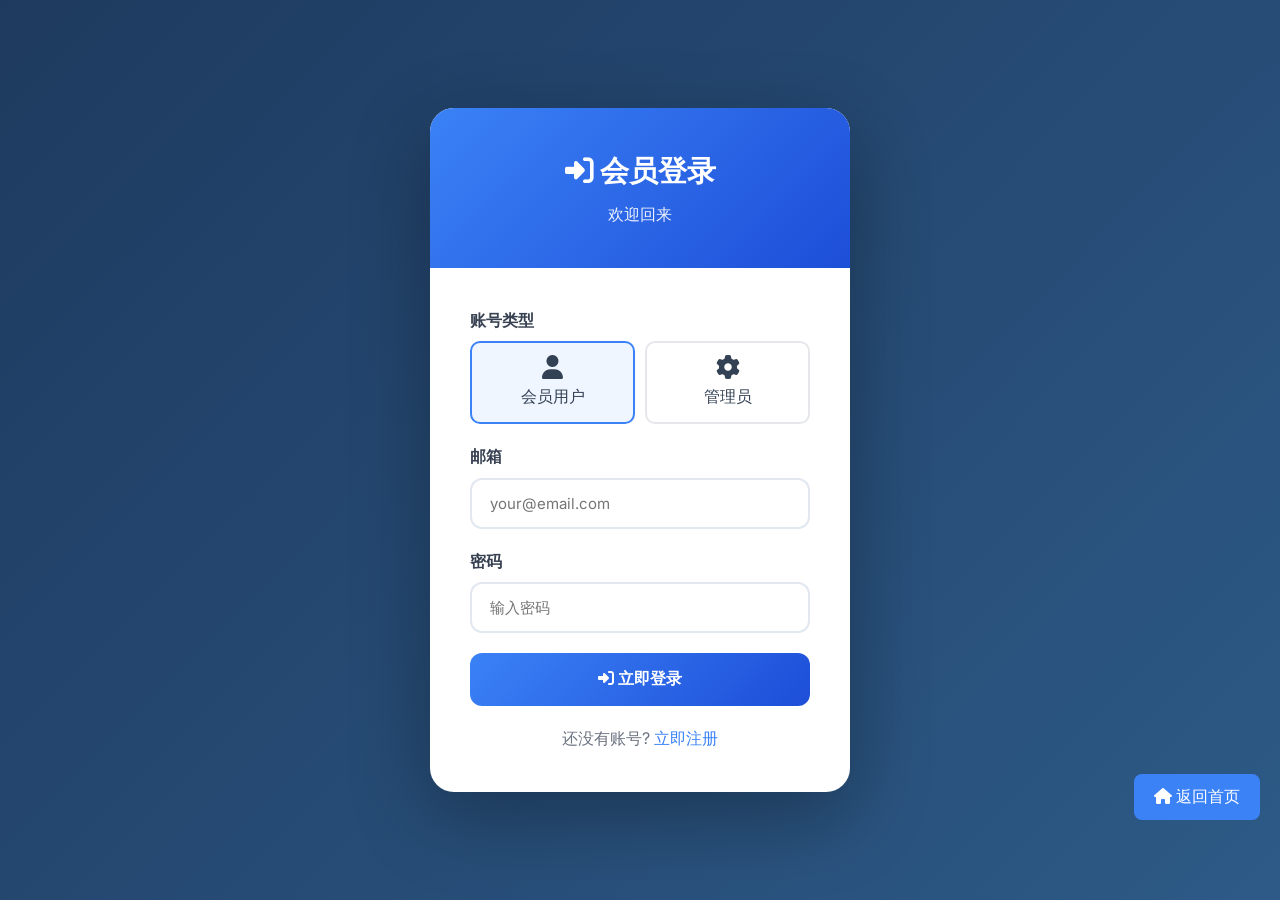
==== admin.html @ e140142b "修复返回首页按钮位置：右下角偏上" ====
<!DOCTYPE html>
<html lang="zh-CN">
<head>
    <meta charset="UTF-8">
    <meta name="viewport" content="width=device-width, initial-scale=1.0">
    <title>管理后台 - GlobalTrade Pro</title>
    <link rel="stylesheet" href="styles.css">
    <link rel="stylesheet" href="https://cdnjs.cloudflare.com/ajax/libs/font-awesome/6.4.0/css/all.min.css">
    <link href="https://fonts.googleapis.com/css2?family=Inter:wght@300;400;500;600;700;800&display=swap" rel="stylesheet">
    <style>
        body { background: #f5f7fa; margin: 0; }
        .admin-sidebar { position: fixed; left: 0; top: 0; width: 240px; height: 100vh; background: #1e3a5f; color: white; padding: 20px; overflow-y: auto; }
        .admin-sidebar .logo { font-size: 1.3rem; font-weight: 700; margin-bottom: 30px; display: flex; align-items: center; gap: 10px; }
        .admin-sidebar .menu { list-style: none; padding: 0; }
        .admin-sidebar .menu li { margin-bottom: 5px; }
        .admin-sidebar .menu a { display: flex; align-items: center; gap: 12px; padding: 12px 15px; border-radius: 8px; color: rgba(255,255,255,0.8); text-decoration: none; transition: all 0.2s; }
        .admin-sidebar .menu a:hover, .admin-sidebar .menu a.active { background: rgba(255,255,255,0.15); color: white; }
        .admin-sidebar .menu a i { width: 20px; }
        
        .admin-main { margin-left: 240px; padding: 25px; }
        .admin-header { display: flex; justify-content: space-between; align-items: center; margin-bottom: 25px; background: white; padding: 20px; border-radius: 12px; box-shadow: 0 2px 10px rgba(0,0,0,0.05); }
        .admin-header h1 { font-size: 1.5rem; margin: 0; }
        .admin-header .user-info { display: flex; align-items: center; gap: 15px; }
        .logout-btn { padding: 10px 20px; background: #fee2e2; color: #991b1b; border: none; border-radius: 8px; cursor: pointer; }
        
        .stats-grid { display: grid; grid-template-columns: repeat(4, 1fr); gap: 20px; margin-bottom: 25px; }
        .stat-card { background: white; padding: 20px; border-radius: 12px; box-shadow: 0 2px 10px rgba(0,0,0,0.05); }
        .stat-card .icon { width: 45px; height: 45px; border-radius: 10px; display: flex; align-items: center; justify-content: center; font-size: 1.2rem; margin-bottom: 12px; }
        .stat-card .icon.blue { background: #dbeafe; color: #2563eb; }
        .stat-card .icon.green { background: #d1fae5; color: #059669; }
        .stat-card .icon.orange { background: #fef3c7; color: #d97706; }
        .stat-card .icon.purple { background: #ede9fe; color: #7c3aed; }
        .stat-card .value { font-size: 1.8rem; font-weight: 700; }
        .stat-card .label { color: #64748b; font-size: 0.85rem; }
        
        .content-card { background: white; border-radius: 12px; padding: 20px; box-shadow: 0 2px 10px rgba(0,0,0,0.05); margin-bottom: 25px; }
        .content-card h2 { font-size: 1.2rem; margin: 0 0 20px 0; display: flex; align-items: center; gap: 10px; }
        
        .tabs { display: flex; gap: 10px; margin-bottom: 20px; border-bottom: 2px solid #e5e7eb; padding-bottom: 10px; }
        .tab { padding: 10px 20px; border-radius: 8px; cursor: pointer; font-weight: 500; color: #6b7280; transition: all 0.2s; }
        .tab:hover { background: #f3f4f6; }
        .tab.active { background: #3b82f6; color: white; }
        
        .tab-content { display: none; }
        .tab-content.active { display: block; }
        
        .table { width: 100%; border-collapse: collapse; }
        .table th, .table td { padding: 12px; text-align: left; border-bottom: 1px solid #e5e7eb; font-size: 0.9rem; }
        .table th { font-weight: 600; color: #374151; background: #f9fafb; }
        .table .badge { padding: 4px 10px; border-radius: 20px; font-size: 0.75rem; font-weight: 500; }
        .table .badge.free { background: #e0e7ff; color: #4f46e5; }
        .table .badge.basic { background: #d1fae5; color: #059669; }
        .table .badge.pro { background: #fef3c7; color: #d97706; }
        .table .badge.admin { background: #fce7f3; color: #db2777; }
        .table .actions { display: flex; gap: 6px; }
        .table .actions button { padding: 6px 10px; border: none; border-radius: 6px; cursor: pointer; font-size: 0.8rem; }
        .table .actions .edit { background: #dbeafe; color: #2563eb; }
        .table .actions .delete { background: #fee2e2; color: #991b1b; }
        .table .actions .recharge { background: #d1fae5; color: #059669; }
        
        .form-group { margin-bottom: 15px; }
        .form-group label { display: block; margin-bottom: 6px; font-weight: 600; font-size: 0.9rem; }
        .form-group input, .form-group select { width: 100%; padding: 10px; border: 2px solid #e5e7eb; border-radius: 8px; font-size: 14px; box-sizing: border-box; }
        .form-group input:focus { outline: none; border-color: #3b82f6; }
        
        .btn { padding: 10px 18px; border: none; border-radius: 8px; font-weight: 600; cursor: pointer; font-size: 0.9rem; }
        .btn-primary { background: #3b82f6; color: white; }
        .btn-success { background: #10b981; color: white; }
        .btn-danger { background: #ef4444; color: white; }
        
        .tool-item { display: flex; align-items: center; justify-content: space-between; padding: 15px; border: 2px solid #e5e7eb; border-radius: 10px; margin-bottom: 15px; }
        .tool-item .info { display: flex; align-items: center; gap: 15px; }
        .tool-item .icon { width: 45px; height: 45px; border-radius: 10px; display: flex; align-items: center; justify-content: center; font-size: 1.2rem; }
        .tool-item .icon.blue { background: #dbeafe; color: #2563eb; }
        .tool-item .icon.green { background: #d1fae5; color: #059669; }
        .tool-item .icon.orange { background: #fef3c7; color: #d97706; }
        .tool-item .icon.purple { background: #ede9fe; color: #7c3aed; }
        .tool-item .status { padding: 6px 14px; border-radius: 20px; font-size: 0.8rem; font-weight: 600; }
        .tool-item .status.enabled { background: #d1fae5; color: #059669; }
        .tool-item .status.disabled { background: #f3f4f6; color: #6b7280; }
        
        .modal { display: none; position: fixed; top: 0; left: 0; width: 100%; height: 100%; background: rgba(0,0,0,0.5); align-items: center; justify-content: center; z-index: 1000; }
        .modal.show { display: flex; }
        .modal-content { background: white; border-radius: 16px; padding: 25px; max-width: 500px; width: 90%; max-height: 80vh; overflow-y: auto; }
        .modal-header { display: flex; justify-content: space-between; align-items: center; margin-bottom: 20px; }
        .modal-header h3 { margin: 0; }
        .modal-close { background: none; border: none; font-size: 1.5rem; cursor: pointer; }
    </style>
</head>
<a href="index.html" style="position:fixed;bottom:80px;right:20px;z-index:9999;background:#3b82f6;color:white;padding:10px 20px;border-radius:8px;text-decoration:none;"><i class="fas fa-home"></i> 返回首页</a>
<body>
    <div class="admin-sidebar">
        <div class="logo"><i class="fas fa-crown"></i> GlobalTrade</div>
        <ul class="menu">
            <li><a href="#" class="active" data-tab="dashboard" onclick="switchTab(this)"><i class="fas fa-home"></i> 控制台</a></li>
            <li><a href="#" data-tab="users" onclick="switchTab(this)"><i class="fas fa-users"></i> 用户管理</a></li>
            <li><a href="#" data-tab="tools" onclick="switchTab(this)"><i class="fas fa-tools"></i> 工具管理</a></li>
            <li><a href="#" data-tab="orders" onclick="switchTab(this)"><i class="fas fa-shopping-cart"></i> 订单管理</a></li>
            <li><a href="#" data-tab="settings" onclick="switchTab(this)"><i class="fas fa-cog"></i> 系统设置</a></li>
        </ul>
    </div>
    
    <div class="admin-main">
        <div class="admin-header">
            <h1><i class="fas fa-tachometer-alt"></i> 管理后台</h1>
            <div class="user-info">
                <span><i class="fas fa-user-shield"></i> 管理员</span>
                <button class="logout-btn" onclick="logout()"><i class="fas fa-sign-out-alt"></i> 退出</button>
            </div>
        </div>
        
        <!-- 控制台 -->
        <div class="tab-content active" id="tab-dashboard">
            <div class="stats-grid">
                <div class="stat-card">
                    <div class="icon blue"><i class="fas fa-users"></i></div>
                    <div class="value" id="totalUsers">0</div>
                    <div class="label">总用户数</div>
                </div>
                <div class="stat-card">
                    <div class="icon green"><i class="fas fa-user-plus"></i></div>
                    <div class="value" id="newUsers">0</div>
                    <div class="label">本月新增</div>
                </div>
                <div class="stat-card">
                    <div class="icon orange"><i class="fas fa-money-wave"></i></div>
                    <div class="value" id="totalRevenue">¥0</div>
                    <div class="label">总收入</div>
                </div>
                <div class="stat-card">
                    <div class="icon purple"><i class="fas fa-file-alt"></div>
                    <div class="value" id="totalOrders">0</div>
                    <div class="label">订单总数</div>
                </div>
            </div>
            
            <div class="content-card">
                <h2><i class="fas fa-chart-line"></i> 用户增长趋势</h2>
                <div style="display: flex; align-items: flex-end; gap: 15px; height: 180px; padding: 20px 0;">
                    <div style="flex: 1; height: 40%; background: linear-gradient(to top, #3b82f6, #60a5fa); border-radius: 8px 8px 0 0; position: relative;">
                        <span style="position: absolute; top: -25px; left: 50%; transform: translateX(-50%); font-weight: 600;">12</span>
                        <span style="position: absolute; bottom: -25px; left: 50%; transform: translateX(-50%); font-size: 0.8rem; color: #64748b;">1月</span>
                    </div>
                    <div style="flex: 1; height: 55%; background: linear-gradient(to top, #3b82f6, #60a5fa); border-radius: 8px 8px 0 0; position: relative;">
                        <span style="position: absolute; top: -25px; left: 50%; transform: translateX(-50%); font-weight: 600;">18</span>
                        <span style="position: absolute; bottom: -25px; left: 50%; transform: translateX(-50%); font-size: 0.8rem; color: #64748b;">2月</span>
                    </div>
                    <div style="flex: 1; height: 45%; background: linear-gradient(to top, #3b82f6, #60a5fa); border-radius: 8px 8px 0 0; position: relative;">
                        <span style="position: absolute; top: -25px; left: 50%; transform: translateX(-50%); font-weight: 600;">15</span>
                        <span style="position: absolute; bottom: -25px; left: 50%; transform: translateX(-50%); font-size: 0.8rem; color: #64748b;">3月</span>
                    </div>
                    <div style="flex: 1; height: 70%; background: linear-gradient(to top, #3b82f6, #60a5fa); border-radius: 8px 8px 0 0; position: relative;">
                        <span style="position: absolute; top: -25px; left: 50%; transform: translateX(-50%); font-weight: 600;">25</span>
                        <span style="position: absolute; bottom: -25px; left: 50%; transform: translateX(-50%); font-size: 0.8rem; color: #64748b;">4月</span>
                    </div>
                    <div style="flex: 1; height: 60%; background: linear-gradient(to top, #3b82f6, #60a5fa); border-radius: 8px 8px 0 0; position: relative;">
                        <span style="position: absolute; top: -25px; left: 50%; transform: translateX(-50%); font-weight: 600;">22</span>
                        <span style="position: absolute; bottom: -25px; left: 50%; transform: translateX(-50%); font-size: 0.8rem; color: #64748b;">5月</span>
                    </div>
                    <div style="flex: 1; height: 85%; background: linear-gradient(to top, #3b82f6, #60a5fa); border-radius: 8px 8px 0 0; position: relative;">
                        <span style="position: absolute; top: -25px; left: 50%; transform: translateX(-50%); font-weight: 600;">32</span>
                        <span style="position: absolute; bottom: -25px; left: 50%; transform: translateX(-50%); font-size: 0.8rem; color: #64748b;">6月</span>
                    </div>
                </div>
            </div>
        </div>
        
        <!-- 用户管理 -->
        <div class="tab-content" id="tab-users">
            <div class="content-card">
                <h2><i class="fas fa-users"></i> 用户列表</h2>
                <table class="table">
                    <thead>
                        <tr>
                            <th>ID</th>
                            <th>姓名</th>
                            <th>公司</th>
                            <th>邮箱</th>
                            <th>套餐</th>
                            <th>余额</th>
                            <th>注册时间</th>
                            <th>操作</th>
                        </tr>
                    </thead>
                    <tbody id="userTable"></tbody>
                </table>
            </div>
        </div>
        
        <!-- 工具管理 -->
        <div class="tab-content" id="tab-tools">
            <div class="content-card">
                <h2><i class="fas fa-tools"></i> 工具管理</h2>
                <div class="tool-item">
                    <div class="info">
                        <div class="icon blue"><i class="fas fa-globe"></i></div>
                        <div>
                            <div style="font-weight: 600;">Website Analyzer</div>
                            <div style="font-size: 0.85rem; color: #64748b;">网站分析工具</div>
                        </div>
                    </div>
                    <div class="status enabled" id="toolAnalyzer">已启用</div>
                </div>
                <div class="tool-item">
                    <div class="info">
                        <div class="icon green"><i class="fas fa-envelope"></i></div>
                        <div>
                            <div style="font-weight: 600;">AI Email Generator</div>
                            <div style="font-size: 0.85rem; color: #64748b;">智能邮件生成</div>
                        </div>
                    </div>
                    <div class="status enabled" id="toolEmail">已启用</div>
                </div>
                <div class="tool-item">
                    <div class="info">
                        <div class="icon orange"><i class="fab fa-linkedin"></i></div>
                        <div>
                            <div style="font-weight: 600;">LinkedIn 拓客</div>
                            <div style="font-size: 0.85rem; color: #64748b;">自动获客工具</div>
                        </div>
                    </div>
                    <div class="status enabled" id="toolLinkedin">已启用</div>
                </div>
                <div class="tool-item">
                    <div class="info">
                        <div class="icon purple"><i class="fas fa-database"></i></div>
                        <div>
                            <div style="font-weight: 600;">海关数据查询</div>
                            <div style="font-size: 0.85rem; color: #64748b;">全球采购商数据</div>
                        </div>
                    </div>
                    <div class="status enabled" id="toolCustoms">已启用</div>
                </div>
            </div>
        </div>
        
        <!-- 订单管理 -->
        <div class="tab-content" id="tab-orders">
            <div class="content-card">
                <h2><i class="fas fa-shopping-cart"></i> 订单列表</h2>
                <table class="table">
                    <thead>
                        <tr>
                            <th>订单号</th>
                            <th>用户</th>
                            <th>套餐</th>
                            <th>金额</th>
                            <th>支付方式</th>
                            <th>状态</th>
                            <th>时间</th>
                        </tr>
                    </thead>
                    <tbody id="orderTable">
                        <tr>
                            <td>20240115001</td>
                            <td>张三</td>
                            <td>基础版</td>
                            <td>¥99</td>
                            <td>微信支付</td>
                            <td><span class="badge basic">已完成</span></td>
                            <td>2024-01-15</td>
                        </tr>
                        <tr>
                            <td>20240310002</td>
                            <td>李四</td>
                            <td>专业版</td>
                            <td>¥299</td>
                            <td>支付宝</td>
                            <td><span class="badge pro">已完成</span></td>
                            <td>2024-03-10</td>
                        </tr>
                    </tbody>
                </table>
            </div>
        </div>
        
        <!-- 系统设置 -->
        <div class="tab-content" id="tab-settings">
            <div class="content-card">
                <h2><i class="fas fa-cog"></i> 系统设置</h2>
                <form id="settingsForm">
                    <div class="form-group">
                        <label>网站名称</label>
                        <input type="text" value="GlobalTrade Pro">
                    </div>
                    <div class="form-group">
                        <label>客服邮箱</label>
                        <input type="email" value="support@globaltradepro.com">
                    </div>
                    <div class="form-group">
                        <label>会员套餐价格</label>
                        <div style="display: grid; grid-template-columns: repeat(3, 1fr); gap: 10px;">
                            <input type="number" placeholder="免费版价格" value="0">
                            <input type="number" placeholder="基础版价格" value="99">
                            <input type="number" placeholder="专业版价格" value="299">
                        </div>
                    </div>
                    <button type="submit" class="btn btn-primary">保存设置</button>
                </form>
            </div>
        </div>
    </div>
    
    <!-- 编辑用户弹窗 -->
    <div class="modal" id="editModal">
        <div class="modal-content">
            <div class="modal-header">
                <h3>编辑用户</h3>
                <button class="modal-close" onclick="closeModal()">&times;</button>
            </div>
            <form id="editUserForm">
                <input type="hidden" id="editUserId">
                <div class="form-group">
                    <label>姓名</label>
                    <input type="text" id="editName" required>
                </div>
                <div class="form-group">
                    <label>公司</label>
                    <input type="text" id="editCompany">
                </div>
                <div class="form-group">
                    <label>邮箱</label>
                    <input type="email" id="editEmail" readonly style="background: #f3f4f6;">
                </div>
                <div class="form-group">
                    <label>套餐</label>
                    <select id="editPlan">
                        <option value="free">免费版</option>
                        <option value="basic">基础版</option>
                        <option value="pro">专业版</option>
                    </select>
                </div>
                <div class="form-group">
                    <label>余额</label>
                    <input type="number" id="editBalance">
                </div>
                <button type="submit" class="btn btn-primary">保存</button>
            </form>
        </div>
    </div>
    
    <!-- 充值弹窗 -->
    <div class="modal" id="rechargeModal">
        <div class="modal-content">
            <div class="modal-header">
                <h3>用户充值</h3>
                <button class="modal-close" onclick="closeRechargeModal()">&times;</button>
            </div>
            <form id="rechargeForm">
                <input type="hidden" id="rechargeUserId">
                <div class="form-group">
                    <label>用户</label>
                    <input type="text" id="rechargeUserName" readonly>
                </div>
                <div class="form-group">
                    <label>充值金额</label>
                    <input type="number" id="rechargeAmount" value="100" required>
                </div>
                <button type="submit" class="btn btn-success">确认充值</button>
            </form>
        </div>
    </div>

    <script>
        // 检查登录状态
        const loggedIn = localStorage.getItem('tradeweb_logged_in');
        const userRole = localStorage.getItem('tradeweb_user_role');
        
        if (!loggedIn || userRole !== 'admin') {
            window.location.href = 'login.html';
        }
        
        // 切换标签
        function switchTab(el) {
            document.querySelectorAll('.admin-sidebar a').forEach(a => a.classList.remove('active'));
            document.querySelectorAll('.tab-content').forEach(c => c.classList.remove('active'));
            el.classList.add('active');
            document.getElementById('tab-' + el.dataset.tab).classList.add('active');
            
            if (el.dataset.tab === 'users') {
                renderUsers();
            }
        }
        
        // 渲染用户列表
        function renderUsers() {
            const users = JSON.parse(localStorage.getItem('tradeweb_users') || '[]');
            const tbody = document.getElementById('userTable');
            
            if (users.length === 0) {
                tbody.innerHTML = '<tr><td colspan="8" style="text-align: center; color: #999;">暂无用户数据</td></tr>';
                return;
            }
            
            tbody.innerHTML = users.map(user => {
                const planNames = { free: '免费版', basic: '基础版', pro: '专业版' };
                const date = user.registeredAt ? new Date(user.registeredAt).toLocaleDateString() : '-';
                return `
                    <tr>
                        <td>${user.id}</td>
                        <td>${user.name || '-'}</td>
                        <td>${user.company || '-'}</td>
                        <td>${user.email}</td>
                        <td><span class="badge ${user.plan || 'free'}">${planNames[user.plan] || '免费版'}</span></td>
                        <td>¥${user.balance || 0}</td>
                        <td>${date}</td>
                        <td class="actions">
                            <button class="edit" onclick="editUser(${user.id})"><i class="fas fa-edit"></i></button>
                            <button class="recharge" onclick="openRecharge(${user.id})"><i class="fas fa-plus"></i></button>
                            <button class="delete" onclick="deleteUser(${user.id})"><i class="fas fa-trash"></i></button>
                        </td>
                    </tr>
                `;
            }).join('');
            
            // 更新统计
            document.getElementById('totalUsers').textContent = users.length;
            document.getElementById('newUsers').textContent = Math.ceil(users.length * 0.3);
            document.getElementById('totalOrders').textContent = users.filter(u => u.plan !== 'free').length;
            
            const revenue = users.filter(u => u.plan === 'basic').length * 99 + users.filter(u => u.plan === 'pro').length * 299;
            document.getElementById('totalRevenue').textContent = '¥' + revenue;
        }
        
        // 编辑用户
        function editUser(id) {
            const users = JSON.parse(localStorage.getItem('tradeweb_users') || '[]');
            const user = users.find(u => u.id === id);
            
            if (user) {
                document.getElementById('editUserId').value = user.id;
                document.getElementById('editName').value = user.name || '';
                document.getElementById('editCompany').value = user.company || '';
                document.getElementById('editEmail').value = user.email;
                document.getElementById('editPlan').value = user.plan || 'free';
                document.getElementById('editBalance').value = user.balance || 0;
                
                document.getElementById('editModal').classList.add('show');
            }
        }
        
        // 保存用户编辑
        document.getElementById('editUserForm').addEventListener('submit', function(e) {
            e.preventDefault();
            
            const users = JSON.parse(localStorage.getItem('tradeweb_users') || '[]');
            const id = parseInt(document.getElementById('editUserId').value);
            const idx = users.findIndex(u => u.id === id);
            
            if (idx > -1) {
                users[idx].name = document.getElementById('editName').value;
                users[idx].company = document.getElementById('editCompany').value;
                users[idx].plan = document.getElementById('editPlan').value;
                users[idx].balance = parseInt(document.getElementById('editBalance').value);
                
                localStorage.setItem('tradeweb_users', JSON.stringify(users));
                closeModal();
                renderUsers();
                alert('保存成功！');
            }
        });
        
        function closeModal() {
            document.getElementById('editModal').classList.remove('show');
        }
        
        // 删除用户
        function deleteUser(id) {
            if (confirm('确定要删除该用户吗？')) {
                let users = JSON.parse(localStorage.getItem('tradeweb_users') || '[]');
                users = users.filter(u => u.id !== id);
                localStorage.setItem('tradeweb_users', JSON.stringify(users));
                renderUsers();
                alert('删除成功！');
            }
        }
        
        // 充值
        function openRecharge(id) {
            const users = JSON.parse(localStorage.getItem('tradeweb_users') || '[]');
            const user = users.find(u => u.id === id);
            
            if (user) {
                document.getElementById('rechargeUserId').value = user.id;
                document.getElementById('rechargeUserName').value = user.name + ' (' + user.email + ')';
                document.getElementById('rechargeModal').classList.add('show');
            }
        }
        
        document.getElementById('rechargeForm').addEventListener('submit', function(e) {
            e.preventDefault();
            
            const users = JSON.parse(localStorage.getItem('tradeweb_users') || '[]');
            const id = parseInt(document.getElementById('rechargeUserId').value);
            const amount = parseInt(document.getElementById('rechargeAmount').value);
            const idx = users.findIndex(u => u.id === id);
            
            if (idx > -1) {
                users[idx].balance = (users[idx].balance || 0) + amount;
                localStorage.setItem('tradeweb_users', JSON.stringify(users));
                closeRechargeModal();
                renderUsers();
                alert('充值成功！');
            }
        });
        
        function closeRechargeModal() {
            document.getElementById('rechargeModal').classList.remove('show');
        }
        
        // 保存设置
        document.getElementById('settingsForm').addEventListener('submit', function(e) {
            e.preventDefault();
            alert('设置保存成功！');
        });
        
        // 退出登录
        function logout() {
            if (confirm('确定要退出登录吗？')) {
                localStorage.removeItem('tradeweb_logged_in');
                localStorage.removeItem('tradeweb_user_role');
                localStorage.removeItem('tradeweb_current_user');
                window.location.href = 'index.html';
            }
        }
        
        // 初始化
        renderUsers();
    </script>
</body>
</html>
---- styles.css ----
/* Global Styles */
:root {
    --primary: #2563eb;
    --primary-dark: #1d4ed8;
    --primary-light: #3b82f6;
    --secondary: #0f172a;
    --accent: #f59e0b;
    --success: #10b981;
    --danger: #ef4444;
    --gray-50: #f8fafc;
    --gray-100: #f1f5f9;
    --gray-200: #e2e8f0;
    --gray-300: #cbd5e1;
    --gray-400: #94a3b8;
    --gray-500: #64748b;
    --gray-600: #475569;
    --gray-700: #334155;
    --gray-800: #1e293b;
    --gray-900: #0f172a;
    --white: #ffffff;
    --shadow-sm: 0 1px 2px 0 rgb(0 0 0 / 0.05);
    --shadow: 0 1px 3px 0 rgb(0 0 0 / 0.1), 0 1px 2px -1px rgb(0 0 0 / 0.1);
    --shadow-md: 0 4px 6px -1px rgb(0 0 0 / 0.1), 0 2px 4px -2px rgb(0 0 0 / 0.1);
    --shadow-lg: 0 10px 15px -3px rgb(0 0 0 / 0.1), 0 4px 6px -4px rgb(0 0 0 / 0.1);
    --shadow-xl: 0 20px 25px -5px rgb(0 0 0 / 0.1), 0 8px 10px -6px rgb(0 0 0 / 0.1);
}

* {
    margin: 0;
    padding: 0;
    box-sizing: border-box;
}

html {
    scroll-behavior: smooth;
}

body {
    font-family: 'Inter', -apple-system, BlinkMacSystemFont, 'Segoe UI', Roboto, sans-serif;
    color: var(--gray-700);
    line-height: 1.6;
    background: var(--white);
}

.container {
    max-width: 1200px;
    margin: 0 auto;
    padding: 0 24px;
}

a {
    text-decoration: none;
    color: inherit;
}

ul {
    list-style: none;
}

/* Header */
.header {
    position: fixed;
    top: 0;
    left: 0;
    right: 0;
    z-index: 1000;
    background: rgba(255, 255, 255, 0.95);
    backdrop-filter: blur(10px);
    border-bottom: 1px solid var(--gray-200);
}

.header-inner {
    display: flex;
    align-items: center;
    justify-content: space-between;
    height: 72px;
}

.logo {
    display: flex;
    align-items: center;
    gap: 8px;
    font-weight: 700;
    font-size: 20px;
    color: var(--secondary);
}

.logo-icon {
    width: 36px;
    height: 36px;
    background: var(--primary);
    border-radius: 8px;
    display: flex;
    align-items: center;
    justify-content: center;
    color: white;
    font-size: 18px;
}

.logo-accent {
    color: var(--primary);
}

.nav {
    display: flex;
    gap: 32px;
}

.nav a {
    font-weight: 500;
    color: var(--gray-600);
    transition: color 0.2s;
}

.nav a:hover {
    color: var(--primary);
}

.header-actions {
    display: flex;
    align-items: center;
    gap: 20px;
}

.lang-switch {
    display: flex;
    gap: 8px;
    font-size: 14px;
}

.lang-switch a {
    color: var(--gray-400);
}

.lang-switch a.active {
    color: var(--secondary);
    font-weight: 600;
}

.lang-switch span {
    color: var(--gray-300);
}

/* Buttons */
.btn {
    display: inline-flex;
    align-items: center;
    justify-content: center;
    gap: 8px;
    padding: 12px 24px;
    font-weight: 600;
    font-size: 15px;
    border-radius: 8px;
    border: none;
    cursor: pointer;
    transition: all 0.2s;
}

.btn-primary {
    background: var(--primary);
    color: white;
}

.btn-primary:hover {
    background: var(--primary-dark);
    transform: translateY(-1px);
    box-shadow: var(--shadow-md);
}

.btn-outline {
    background: transparent;
    color: var(--primary);
    border: 2px solid var(--primary);
}

.btn-outline:hover {
    background: var(--primary);
    color: white;
}

.btn-lg {
    padding: 16px 32px;
    font-size: 16px;
}

.btn-block {
    width: 100%;
}

.mobile-menu-btn {
    display: none;
    background: none;
    border: none;
    font-size: 24px;
    cursor: pointer;
    color: var(--gray-700);
}

.mobile-menu {
    display: none;
    position: fixed;
    top: 72px;
    left: 0;
    right: 0;
    background: white;
    padding: 24px;
    flex-direction: column;
    gap: 16px;
    box-shadow: var(--shadow-lg);
    z-index: 999;
}

.mobile-menu.active {
    display: flex;
}

.mobile-menu a {
    padding: 12px;
    font-weight: 500;
    border-bottom: 1px solid var(--gray-100);
}

/* Hero Section */
.hero {
    position: relative;
    padding: 140px 0 80px;
    overflow: hidden;
    background: linear-gradient(135deg, #f8fafc 0%, #e2e8f0 100%);
}

.hero-bg {
    position: absolute;
    top: 0;
    right: 0;
    width: 50%;
    height: 100%;
    background: url('data:image/svg+xml,<svg xmlns="http://www.w3.org/2000/svg" viewBox="0 0 100 100"><circle cx="50" cy="50" r="40" fill="%232563eb" opacity="0.05"/></svg>') no-repeat center center;
    background-size: contain;
}

.hero .container {
    display: grid;
    grid-template-columns: 1fr 1fr;
    gap: 60px;
    align-items: center;
}

.hero-badge {
    display: inline-flex;
    align-items: center;
    gap: 8px;
    padding: 8px 16px;
    background: white;
    border-radius: 50px;
    font-size: 14px;
    color: var(--gray-600);
    margin-bottom: 24px;
    box-shadow: var(--shadow-sm);
}

.badge-dot {
    width: 8px;
    height: 8px;
    background: var(--success);
    border-radius: 50%;
    animation: pulse 2s infinite;
}

@keyframes pulse {
    0%, 100% { opacity: 1; }
    50% { opacity: 0.5; }
}

.hero-title {
    font-size: 48px;
    font-weight: 800;
    color: var(--secondary);
    line-height: 1.2;
    margin-bottom: 24px;
}

.hero-title .highlight {
    color: var(--primary);
}

.hero-desc {
    font-size: 18px;
    color: var(--gray-500);
    margin-bottom: 32px;
    line-height: 1.8;
}

.hero-actions {
    display: flex;
    gap: 16px;
    margin-bottom: 48px;
}

.hero-stats {
    display: flex;
    gap: 40px;
}

.stat-item {
    text-align: center;
}

.stat-number {
    display: block;
    font-size: 32px;
    font-weight: 800;
    color: var(--secondary);
}

.stat-label {
    font-size: 14px;
    color: var(--gray-500);
}

/* Dashboard Mockup */
.hero-visual {
    display: flex;
    justify-content: center;
}

.dashboard-mockup {
    width: 100%;
    max-width: 480px;
    background: white;
    border-radius: 16px;
    box-shadow: var(--shadow-xl);
    overflow: hidden;
}

.dashboard-header {
    display: flex;
    gap: 8px;
    padding: 16px;
    background: var(--gray-100);
}

.dot {
    width: 12px;
    height: 12px;
    border-radius: 50%;
}

.dot.red { background: #ef4444; }
.dot.yellow { background: #f59e0b; }
.dot.green { background: #10b981; }

.dashboard-content {
    padding: 24px;
}

.chart-title {
    font-size: 14px;
    font-weight: 600;
    color: var(--gray-600);
    margin-bottom: 20px;
}

.chart-bars {
    display: flex;
    align-items: flex-end;
    justify-content: space-between;
    height: 120px;
    margin-bottom: 24px;
    padding: 0 8px;
}

.bar {
    width: 36px;
    background: var(--gray-200);
    border-radius: 4px 4px 0 0;
    transition: all 0.3s;
}

.bar.active {
    background: linear-gradient(180deg, var(--primary-light) 0%, var(--primary) 100%);
}

.metrics-row {
    display: flex;
    gap: 24px;
}

.metric {
    flex: 1;
    padding: 16px;
    background: var(--gray-50);
    border-radius: 8px;
    text-align: center;
}

.metric-num {
    display: block;
    font-size: 24px;
    font-weight: 700;
    color: var(--secondary);
}

.metric-label {
    font-size: 12px;
    color: var(--gray-500);
}

/* Partners */
.partners {
    padding: 40px 0;
    background: white;
    border-bottom: 1px solid var(--gray-100);
}

.partners-label {
    text-align: center;
    font-size: 14px;
    color: var(--gray-400);
    margin-bottom: 24px;
}

.partners-grid {
    display: flex;
    justify-content: center;
    gap: 48px;
    flex-wrap: wrap;
}

.partner-logo {
    display: flex;
    align-items: center;
    gap: 8px;
    font-size: 18px;
    font-weight: 700;
    color: var(--gray-400);
}

.partner-logo i {
    font-size: 24px;
}

/* Section Styles */
.section-header {
    text-align: center;
    margin-bottom: 60px;
}

.section-tag {
    display: inline-block;
    padding: 6px 16px;
    background: rgba(37, 99, 235, 0.1);
    color: var(--primary);
    font-size: 14px;
    font-weight: 600;
    border-radius: 50px;
    margin-bottom: 16px;
}

.section-title {
    font-size: 36px;
    font-weight: 800;
    color: var(--secondary);
    margin-bottom: 16px;
}

.section-desc {
    font-size: 18px;
    color: var(--gray-500);
    max-width: 600px;
    margin: 0 auto;
}

/* Services */
.services {
    padding: 80px 0;
    background: var(--gray-50);
}

.services-grid {
    display: grid;
    grid-template-columns: repeat(3, 1fr);
    gap: 24px;
}

.service-card {
    background: white;
    padding: 32px;
    border-radius: 16px;
    box-shadow: var(--shadow);
    transition: all 0.3s;
}

.service-card:hover {
    transform: translateY(-4px);
    box-shadow: var(--shadow-xl);
}

.service-icon {
    width: 56px;
    height: 56px;
    background: linear-gradient(135deg, var(--primary) 0%, var(--primary-light) 100%);
    border-radius: 12px;
    display: flex;
    align-items: center;
    justify-content: center;
    color: white;
    font-size: 24px;
    margin-bottom: 20px;
}

.service-card h3 {
    font-size: 20px;
    font-weight: 700;
    color: var(--secondary);
    margin-bottom: 12px;
}

.service-card ul {
    margin-bottom: 20px;
}

.service-card li {
    position: relative;
    padding-left: 20px;
    margin-bottom: 8px;
    font-size: 14px;
    color: var(--gray-600);
}

.service-card li::before {
    content: '';
    position: absolute;
    left: 0;
    top: 8px;
    width: 6px;
    height: 6px;
    background: var(--primary);
    border-radius: 50%;
}

.service-link {
    display: inline-flex;
    align-items: center;
    gap: 8px;
    font-weight: 600;
    color: var(--primary);
    font-size: 14px;
}

.service-link:hover {
    gap: 12px;
}

/* Solutions */
.solutions {
    padding: 80px 0;
    background: white;
}

.solutions-tabs {
    margin-top: 40px;
}

.tab-buttons {
    display: flex;
    justify-content: center;
    gap: 8px;
    margin-bottom: 40px;
}

.tab-btn {
    padding: 12px 32px;
    background: var(--gray-100);
    border: none;
    border-radius: 50px;
    font-weight: 600;
    color: var(--gray-600);
    cursor: pointer;
    transition: all 0.2s;
}

.tab-btn.active {
    background: var(--primary);
    color: white;
}

.tab-content {
    display: none;
}

.tab-content.active {
    display: block;
}

.solutions-grid {
    display: grid;
    grid-template-columns: repeat(3, 1fr);
    gap: 24px;
}

.solution-card {
    padding: 28px var(--gray-50);
    border;
    background:-radius: 16px;
    transition: all 0.3s;
}

.solution-card:hover {
    background: white;
    box-shadow: var(--shadow-lg);
}

.solution-icon {
    width: 48px;
    height: 48px;
    background: white;
    border-radius: 12px;
    display: flex;
    align-items: center;
    justify-content: center;
    color: var(--primary);
    font-size: 20px;
    margin-bottom: 16px;
}

.solution-card h4 {
    font-size: 18px;
    font-weight: 700;
    color: var(--secondary);
    margin-bottom: 8px;
}

.solution-card > p {
    font-size: 14px;
    color: var(--gray-500);
    margin-bottom: 16px;
}

.solution-card ul li {
    font-size: 13px;
    color: var(--gray-600);
    margin-bottom: 6px;
}

/* Scale Cards */
.solutions-scale .solution-card {
    background: white;
    border: 2px solid var(--gray-200);
    position: relative;
}

.solutions-scale .solution-card.featured {
    border-color: var(--primary);
    transform: scale(1.02);
}

.scale-badge {
    position: absolute;
    top: -12px;
    left: 24px;
    padding: 4px 16px;
    background: var(--gray-600);
    color: white;
    font-size: 12px;
    font-weight: 600;
    border-radius: 50px;
}

.scale-badge.popular {
    background: var(--primary);
}

.scale-badge.enterprise {
    background: var(--secondary);
}

.scale-price {
    margin-top: 20px;
    padding-top: 16px;
    border-top: 1px solid var(--gray-200);
    font-size: 20px;
    font-weight: 700;
    color: var(--primary);
}

/* Cases */
.cases {
    padding: 80px 0;
    background: var(--gray-50);
}

.cases-grid {
    display: grid;
    grid-template-columns: repeat(3, 1fr);
    gap: 24px;
}

.case-card {
    background: white;
    border-radius: 16px;
    overflow: hidden;
    box-shadow: var(--shadow);
    transition: all 0.3s;
}

.case-card:hover {
    transform: translateY(-4px);
    box-shadow: var(--shadow-xl);
}

.case-image {
    height: 180px;
    background: linear-gradient(135deg, var(--primary) 0%, #6366f1 100%);
    position: relative;
    display: flex;
    align-items: flex-end;
    padding: 16px;
}

.case-img-2 { background: linear-gradient(135deg, #10b981 0%, #059669 100%); }
.case-img-3 { background: linear-gradient(135deg, #f59e0b 0%, #d97706 100%); }

.case-category {
    background: white;
    padding: 6px 16px;
    border-radius: 50px;
    font-size: 12px;
    font-weight: 600;
    color: var(--gray-700);
}

.case-content {
    padding: 24px;
}

.case-content h4 {
    font-size: 18px;
    font-weight: 700;
    color: var(--secondary);
    margin-bottom: 8px;
}

.case-desc {
    font-size: 14px;
    color: var(--gray-500);
    margin-bottom: 16px;
}

.case-results {
    display: flex;
    gap: 24px;
    margin-bottom: 16px;
}

.result {
    text-align: center;
}

.result-num {
    display: block;
    font-size: 24px;
    font-weight: 800;
    color: var(--primary);
}

.result-label {
    font-size: 12px;
    color: var(--gray-500);
}

.case-quote {
    padding: 16px;
    background: var(--gray-50);
    border-radius: 8px;
    font-size: 13px;
    color: var(--gray-600);
    font-style: italic;
}

.case-quote i {
    color: var(--primary);
    margin-right: 8px;
}

.case-quote cite {
    display: block;
    margin-top: 8px;
    font-style: normal;
    font-weight: 600;
    color: var(--gray-700);
}

.cases-cta {
    display: flex;
    justify-content: center;
    gap: 16px;
    margin-top: 48px;
}

/* Resources */
.resources {
    padding: 80px 0;
    background: white;
}

.resources-grid {
    display: grid;
    grid-template-columns: repeat(4, 1fr);
    gap: 24px;
}

.resource-card {
    background: var(--gray-50);
    border-radius: 16px;
    padding: 24px;
    display: flex;
    gap: 16px;
    transition: all 0.3s;
}

.resource-card:hover {
    background: white;
    box-shadow: var(--shadow-lg);
}

.resource-icon {
    width: 48px;
    height: 48px;
    background: var(--primary);
    border-radius: 10px;
    display: flex;
    align-items: center;
    justify-content: center;
    color: white;
    font-size: 20px;
    flex-shrink: 0;
}

.resource-content h4 {
    font-size: 16px;
    font-weight: 700;
    color: var(--secondary);
    margin-bottom: 8px;
}

.resource-content p {
    font-size: 13px;
    color: var(--gray-500);
    margin-bottom: 12px;
}

.resource-tag {
    display: inline-block;
    padding: 2px 8px;
    background: rgba(37, 99, 235, 0.1);
    color: var(--primary);
    font-size: 11px;
    font-weight: 600;
    border-radius: 4px;
    margin-bottom: 8px;
}

.resource-download {
    display: inline-flex;
    align-items: center;
    gap: 6px;
    font-size: 13px;
    font-weight: 600;
    color: var(--primary);
}

.newsletter {
    margin-top: 60px;
    padding: 40px;
    background: linear-gradient(135deg, var(--secondary) 0%, var(--gray-800) 100%);
    border-radius: 20px;
    display: flex;
    align-items: center;
    justify-content: space-between;
}

.newsletter-content h3 {
    color: white;
    font-size: 24px;
    font-weight: 700;
    margin-bottom: 8px;
}

.newsletter-content h3 i {
    margin-right: 8px;
}

.newsletter-content p {
    color: var(--gray-300);
    font-size: 14px;
}

.newsletter-form {
    display: flex;
    gap: 12px;
}

.newsletter-form input {
    padding: 14px 20px;
    border: none;
    border-radius: 8px;
    width: 280px;
    font-size: 15px;
}

/* Why Us */
.why-us {
    padding: 80px 0;
    background: var(--gray-50);
}

.why-us-grid {
    display: grid;
    grid-template-columns: 1fr 1fr;
    gap: 60px;
    align-items: center;
}

.why-us-list {
    display: flex;
    flex-direction: column;
    gap: 24px;
}

.why-item {
    display: flex;
    gap: 16px;
}

.why-icon {
    width: 48px;
    height: 48px;
    background: white;
    border-radius: 12px;
    display: flex;
    align-items: center;
    justify-content: center;
    color: var(--primary);
    font-size: 20px;
    flex-shrink: 0;
    box-shadow: var(--shadow);
}

.why-text h4 {
    font-size: 16px;
    font-weight: 700;
    color: var(--secondary);
    margin-bottom: 4px;
}

.why-text p {
    font-size: 14px;
    color: var(--gray-500);
}

.comparison-table {
    background: white;
    border-radius: 16px;
    overflow: hidden;
    box-shadow: var(--shadow-lg);
}

.table-header,
.table-row {
    display: grid;
    grid-template-columns: 1.5fr 1fr 1fr;
    padding: 16px 24px;
    text-align: center;
}

.table-header {
    background: var(--secondary);
    color: white;
    font-weight: 600;
}

.table-header .highlight {
    color: var(--primary);
}

.table-row {
    border-bottom: 1px solid var(--gray-100);
    font-size: 14px;
}

.table-row:last-child {
    border-bottom: none;
}

.table-row span:first-child {
    text-align: left;
    font-weight: 500;
}

.table-row .bad {
    color: var(--danger);
}

.table-row .good {
    color: var(--success);
    font-weight: 600;
}

/* About */
.about {
    padding: 80px 0;
    background: white;
}

.about-grid {
    display: grid;
    grid-template-columns: 1fr 1fr;
    gap: 60px;
}

.about-lead {
    font-size: 18px;
    color: var(--gray-600);
    margin-bottom: 32px;
}

.about-stats {
    display: flex;
    gap: 32px;
    margin-bottom: 40px;
}

.about-stat {
    text-align: center;
}

.about-stat .num {
    display: block;
    font-size: 36px;
    font-weight: 800;
    color: var(--primary);
}

.about-stat .label {
    font-size: 14px;
    color: var(--gray-500);
}

.about-values {
    display: flex;
    gap: 24px;
}

.value-item {
    flex: 1;
    padding: 20px;
    background: var(--gray-50);
    border-radius: 12px;
    text-align: center;
}

.value-item i {
    font-size: 24px;
    color: var(--primary);
    margin-bottom: 8px;
}

.value-item span {
    display: block;
    font-size: 12px;
    font-weight: 600;
    color: var(--gray-500);
    text-transform: uppercase;
    margin-bottom: 4px;
}

.value-item p {
    font-size: 14px;
    font-weight: 600;
    color: var(--secondary);
}

.about-cards {
    display: grid;
    grid-template-columns: 1fr 1fr;
    gap: 20px;
}

.team-card {
    padding: 24px;
    background: var(--gray-50);
    border-radius: 12px;
    text-align: center;
    transition: all 0.3s;
}

.team-card:hover {
    background: white;
    box-shadow: var(--shadow);
}

.team-icon {
    width: 56px;
    height: 56px;
    background: var(--primary);
    border-radius: 50%;
    display: flex;
    align-items: center;
    justify-content: center;
    color: white;
    font-size: 24px;
    margin: 0 auto 12px;
}

.team-card h4 {
    font-size: 16px;
    font-weight: 700;
    color: var(--secondary);
    margin-bottom: 4px;
}

.team-card p {
    font-size: 13px;
    color: var(--gray-500);
}

/* Contact */
.contact {
    padding: 80px 0;
    background: var(--gray-50);
}

.contact-grid {
    display: grid;
    grid-template-columns: 1fr 1fr;
    gap: 60px;
}

.contact-desc {
    font-size: 16px;
    color: var(--gray-500);
    margin-bottom: 32px;
}

.contact-methods {
    display: flex;
    flex-direction: column;
    gap: 20px;
    margin-bottom: 32px;
}

.contact-item {
    display: flex;
    align-items: center;
    gap: 16px;
}

.contact-item i {
    width: 44px;
    height: 44px;
    background: white;
    border-radius: 10px;
    display: flex;
    align-items: center;
    justify-content: center;
    color: var(--primary);
    font-size: 18px;
    box-shadow: var(--shadow);
}

.contact-item .label {
    display: block;
    font-size: 12px;
    color: var(--gray-500);
    margin-bottom: 2px;
}

.contact-item a,
.contact-item span {
    font-weight: 600;
    color: var(--secondary);
}

.contact-social {
    display: flex;
    gap: 12px;
}

.contact-social a {
    width: 40px;
    height: 40px;
    background: white;
    border-radius: 10px;
    display: flex;
    align-items: center;
    justify-content: center;
    color: var(--gray-600);
    box-shadow: var(--shadow-sm);
    transition: all 0.2s;
}

.contact-social a:hover {
    background: var(--primary);
    color: white;
}

.contact-form-wrapper {
    background: white;
    border-radius: 20px;
    padding: 40px;
    box-shadow: var(--shadow-lg);
}

.contact-form h3 {
    font-size: 24px;
    font-weight: 700;
    color: var(--secondary);
    margin-bottom: 8px;
}

.contact-form > p {
    font-size: 14px;
    color: var(--gray-500);
    margin-bottom: 24px;
}

.form-group {
    margin-bottom: 16px;
}

.form-group input,
.form-group select,
.form-group textarea {
    width: 100%;
    padding: 14px 16px;
    border: 2px solid var(--gray-200);
    border-radius: 8px;
    font-size: 15px;
    transition: border-color 0.2s;
    font-family: inherit;
}

.form-group input:focus,
.form-group select:focus,
.form-group textarea:focus {
    outline: none;
    border-color: var(--primary);
}

.form-note {
    text-align: center;
    font-size: 13px;
    color: var(--gray-400);
    margin-top: 16px;
}

.form-note i {
    margin-right: 4px;
}

/* Footer */
.footer {
    background: var(--secondary);
    color: white;
    padding: 60px 0 20px;
}

.footer-grid {
    display: grid;
    grid-template-columns: 2fr 1fr 1fr 1.5fr;
    gap: 40px;
    margin-bottom: 40px;
}

.footer-col p {
    font-size: 14px;
    color: var(--gray-400);
    margin: 16px 0;
}

.footer-col h4 {
    font-size: 16px;
    font-weight: 700;
    margin-bottom: 20px;
}

.footer-col ul li {
    margin-bottom: 12px;
}

.footer-col ul li a {
    font-size: 14px;
    color: var(--gray-400);
    transition: color 0.2s;
}

.footer-col ul li a:hover {
    color: white;
}

.footer-col ul li i {
    margin-right: 8px;
    color: var(--primary);
}

.footer-bottom {
    padding-top: 20px;
    border-top: 1px solid var(--gray-800);
    text-align: center;
}

.footer-bottom p {
    font-size: 14px;
    color: var(--gray-500);
}

.footer-bottom a {
    color: var(--gray-400);
    margin: 0 8px;
}

/* Responsive */
@media (max-width: 1024px) {
    .hero .container {
        grid-template-columns: 1fr;
        text-align: center;
    }
    
    .hero-actions {
        justify-content: center;
    }
    
    .hero-stats {
        justify-content: center;
    }
    
    .hero-visual {
        display: none;
    }
    
    .services-grid,
    .solutions-grid,
    .cases-grid {
        grid-template-columns: repeat(2, 1fr);
    }
    
    .resources-grid {
        grid-template-columns: repeat(2, 1fr);
    }
    
    .why-us-grid,
    .about-grid,
    .contact-grid {
        grid-template-columns: 1fr;
    }
    
    .footer-grid {
        grid-template-columns: repeat(2, 1fr);
    }
}

@media (max-width: 768px) {
    .nav,
    .header-actions {
        display: none;
    }
    
    .mobile-menu-btn {
        display: block;
    }
    
    .hero-title {
        font-size: 32px;
    }
    
    .hero-stats {
        flex-wrap: wrap;
        gap: 24px;
    }
    
    .stat-item {
        flex: 1;
        min-width: 120px;
    }
    
    .section-title {
        font-size: 28px;
    }
    
    .services-grid,
    .solutions-grid,
    .cases-grid,
    .resources-grid,
    .about-cards {
        grid-template-columns: 1fr;
    }
    
    .solutions-scale {
        grid-template-columns: 1fr;
    }
    
    .newsletter {
        flex-direction: column;
        text-align: center;
        gap: 24px;
    }
    
    .newsletter-form {
        flex-direction: column;
        width: 100%;
    }
    
    .newsletter-form input {
        width: 100%;
    }
    
    .about-stats,
    .about-values {
        flex-wrap: wrap;
    }
    
    .footer-grid {
        grid-template-columns: 1fr;
    }
}

/* 增强的移动端响应式样式 */
@media (max-width: 480px) {
    .container {
        padding: 0 15px;
    }
    
    .header-inner {
        flex-wrap: wrap;
    }
    
    .nav {
        display: none;
    }
    
    .header-actions {
        order: 3;
        width: 100%;
        justify-content: center;
        margin-top: 15px;
    }
    
    .mobile-menu-btn {
        display: block;
        order: 2;
    }
    
    .hero {
        padding: 60px 0 40px;
    }
    
    .hero-title {
        font-size: 28px;
        line-height: 1.3;
    }
    
    .hero-desc {
        font-size: 14px;
    }
    
    .hero-actions {
        flex-direction: column;
        gap: 12px;
    }
    
    .hero-actions .btn {
        width: 100%;
        text-align: center;
    }
    
    .hero-visual {
        display: none;
    }
    
    .hero-stats {
        flex-direction: column;
        gap: 16px;
    }
    
    .stat-item {
        text-align: center;
    }
    
    .section-title {
        font-size: 24px;
    }
    
    .service-card, 
    .solution-card,
    .case-card,
    .resource-card {
        padding: 20px;
    }
    
    .contact-grid {
        grid-template-columns: 1fr;
    }
    
    .form-group input,
    .form-group select,
    .form-group textarea {
        font-size: 14px;
    }
    
    .footer-grid {
        grid-template-columns: 1fr;
        text-align: center;
    }
    
    .lang-switch {
        display: flex;
        gap: 8px;
    }
    
    .tools-grid {
        grid-template-columns: 1fr;
    }
    
    .score-card {
        grid-template-columns: repeat(2, 1fr);
    }
    
    .plans-grid {
        grid-template-columns: 1fr;
    }
    
    .tools-grid {
        grid-template-columns: 1fr;
    }
    
    .plans {
        grid-template-columns: 1fr;
    }
}

/* 平板设备 */
@media (min-width: 768px) and (max-width: 1024px) {
    .hero-visual {
        display: none;
    }
    
    .hero-content {
        text-align: center;
    }
    
    .services-grid {
        grid-template-columns: repeat(2, 1fr);
    }
    
    .solutions-grid {
        grid-template-columns: repeat(2, 1fr);
    }
    
    .footer-grid {
        grid-template-columns: repeat(2, 1fr);
    }
}

/* 桌面端优化 */
@media (min-width: 1200px) {
    .container {
        max-width: 1200px;
    }
    
    .hero {
        min-height: 80vh;
    }
}
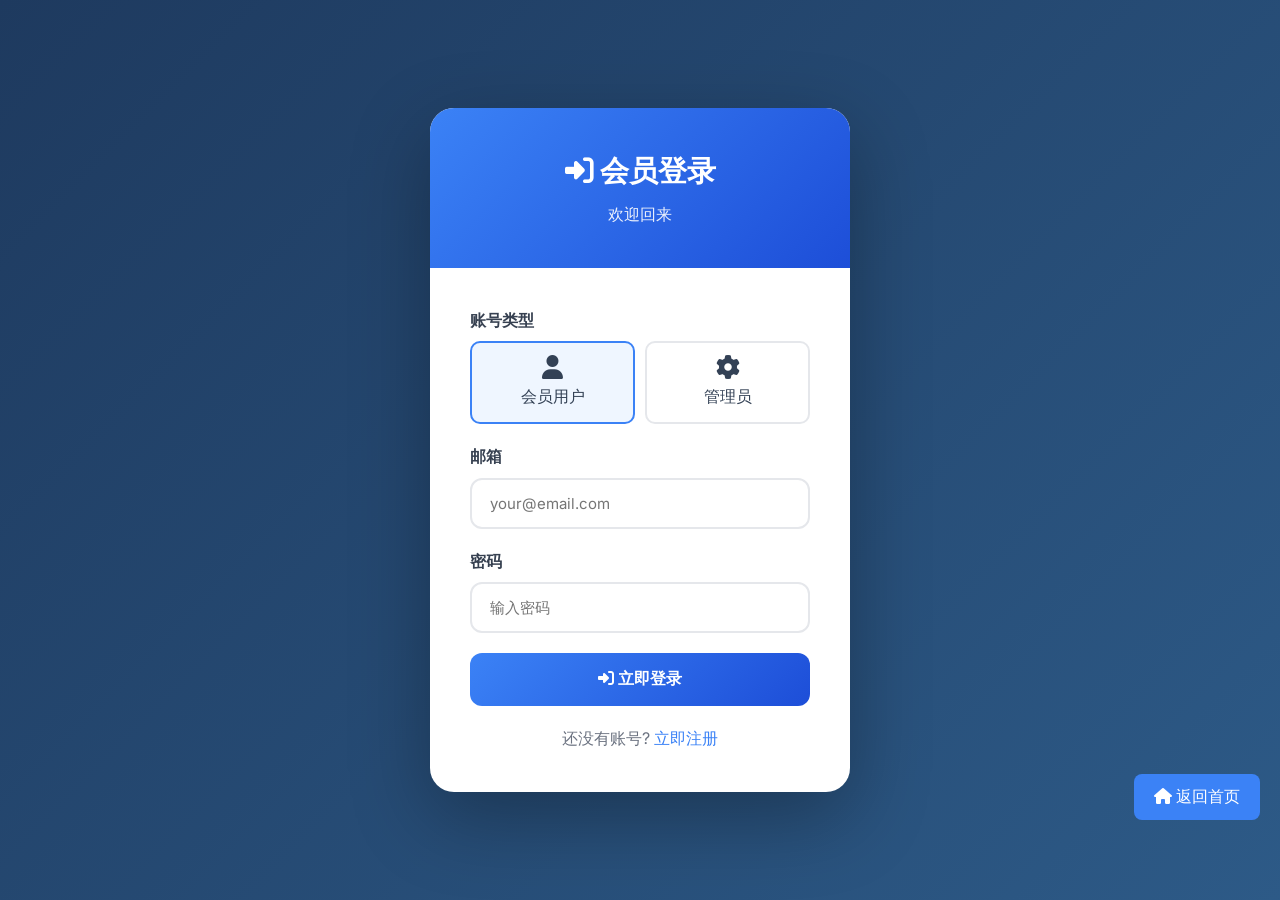
==== commit c26981d4: "新增：管理后台工具管理和AI模型配置功能" ====
--- a/admin.html
+++ b/admin.html
@@ -94,6 +94,8 @@
         <ul class="menu">
             <li><a href="#" class="active" data-tab="dashboard" onclick="switchTab(this)"><i class="fas fa-home"></i> 控制台</a></li>
             <li><a href="#" data-tab="users" onclick="switchTab(this)"><i class="fas fa-users"></i> 用户管理</a></li>
+            <li><a href="#" data-tab="ai-history" onclick="switchTab(this)"><i class="fas fa-history"></i> AI分析记录</a></li>
+            <li><a href="#" data-tab="ai-analysis" onclick="switchTab(this)"><i class="fas fa-robot"></i> AI分析管理</a></li>
             <li><a href="#" data-tab="tools" onclick="switchTab(this)"><i class="fas fa-tools"></i> 工具管理</a></li>
             <li><a href="#" data-tab="orders" onclick="switchTab(this)"><i class="fas fa-shopping-cart"></i> 订单管理</a></li>
             <li><a href="#" data-tab="settings" onclick="switchTab(this)"><i class="fas fa-cog"></i> 系统设置</a></li>
@@ -191,6 +193,9 @@
         <div class="tab-content" id="tab-tools">
             <div class="content-card">
                 <h2><i class="fas fa-tools"></i> 工具管理</h2>
+                <p style="color: #64748b; margin-bottom: 20px;">配置各个工具的启用状态和AI模型设置</p>
+                
+                <!-- 工具列表 -->
                 <div class="tool-item">
                     <div class="info">
                         <div class="icon blue"><i class="fas fa-globe"></i></div>
@@ -199,8 +204,14 @@
                             <div style="font-size: 0.85rem; color: #64748b;">网站分析工具</div>
                         </div>
                     </div>
-                    <div class="status enabled" id="toolAnalyzer">已启用</div>
-                </div>
+                    <div style="display: flex; align-items: center; gap: 15px;">
+                        <label style="display: flex; align-items: center; gap: 5px; cursor: pointer;">
+                            <input type="checkbox" id="toolAnalyzerEnabled" checked onchange="toggleTool('analyzer')"> 启用
+                        </label>
+                        <button class="btn btn-primary" style="padding: 6px 12px; font-size: 12px;" onclick="configureTool('analyzer')">配置</button>
+                    </div>
+                </div>
+                
                 <div class="tool-item">
                     <div class="info">
                         <div class="icon green"><i class="fas fa-envelope"></i></div>
@@ -209,12 +220,76 @@
                             <div style="font-size: 0.85rem; color: #64748b;">智能邮件生成</div>
                         </div>
                     </div>
-                    <div class="status enabled" id="toolEmail">已启用</div>
-                </div>
+                    <div style="display: flex; align-items: center; gap: 15px;">
+                        <label style="display: flex; align-items: center; gap: 5px; cursor: pointer;">
+                            <input type="checkbox" id="toolEmailEnabled" checked onchange="toggleTool('email')"> 启用
+                        </label>
+                        <button class="btn btn-primary" style="padding: 6px 12px; font-size: 12px;" onclick="configureTool('email')">配置</button>
+                    </div>
+                </div>
+                
                 <div class="tool-item">
                     <div class="info">
-                        <div class="icon orange"><i class="fab fa-linkedin"></i></div>
+                        <div class="icon" style="background: linear-gradient(135deg, #0a66c2, #004182); color: white; width: 45px; height: 45px; border-radius: 10px; display: flex; align-items: center; justify-content: center;"><i class="fab fa-linkedin"></i></div>
                         <div>
+                            <div style="font-weight: 600;">LinkedIn 拓客</div>
+                            <div style="font-size: 0.85rem; color: #64748b;">自动获客工具</div>
+                        </div>
+                    </div>
+                    <div style="display: flex; align-items: center; gap: 15px;">
+                        <label style="display: flex; align-items: center; gap: 5px; cursor: pointer;">
+                            <input type="checkbox" id="toolLinkedinEnabled" checked onchange="toggleTool('linkedin')"> 启用
+                        </label>
+                        <button class="btn btn-primary" style="padding: 6px 12px; font-size: 12px;" onclick="configureTool('linkedin')">配置</button>
+                    </div>
+                </div>
+                
+                <div class="tool-item">
+                    <div class="info">
+                        <div class="icon" style="background: linear-gradient(135deg, #7c3aed, #5b21b6); color: white; width: 45px; height: 45px; border-radius: 10px; display: flex; align-items: center; justify-content: center;"><i class="fas fa-database"></i></div>
+                        <div>
+                            <div style="font-weight: 600;">海关数据查询</div>
+                            <div style="font-size: 0.85rem; color: #64748b;">全球采购商数据</div>
+                        </div>
+                    </div>
+                    <div style="display: flex; align-items: center; gap: 15px;">
+                        <label style="display: flex; align-items: center; gap: 5px; cursor: pointer;">
+                            <input type="checkbox" id="toolCustomsEnabled" checked onchange="toggleTool('customs')"> 启用
+                        </label>
+                        <button class="btn btn-primary" style="padding: 6px 12px; font-size: 12px;" onclick="configureTool('customs')">配置</button>
+                    </div>
+                </div>
+                
+                <!-- AI 模型配置 -->
+                <div style="margin-top: 30px; padding-top: 20px; border-top: 2px solid #e5e7eb;">
+                    <h3 style="margin-bottom: 20px;"><i class="fas fa-robot"></i> AI 模型全局配置</h3>
+                    
+                    <div class="form-group">
+                        <label>选择 AI 模型</label>
+                        <select id="aiModelSelect" style="width: 100%; padding: 10px; border: 2px solid #e5e7eb; border-radius: 8px;" onchange="saveAISettings()">
+                            <option value="minimax">MiniMax</option>
+                            <option value="openai">OpenAI (GPT)</option>
+                            <option value="anthropic">Anthropic (Claude)</option>
+                            <option value="custom">自定义模型</option>
+                        </select>
+                    </div>
+                    
+                    <div class="form-group">
+                        <label>API Key</label>
+                        <input type="password" id="apiKeyInput" placeholder="输入 API Key" style="width: 100%; padding: 10px; border: 2px solid #e5e7eb; border-radius: 8px; box-sizing: border-box;" onchange="saveAISettings()">
+                    </div>
+                    
+                    <div class="form-group">
+                        <label>API Endpoint (自定义)</label>
+                        <input type="text" id="apiEndpointInput" placeholder="https://api.example.com/v1/chat" style="width: 100%; padding: 10px; border: 2px solid #e5e7eb; border-radius: 8px; box-sizing: border-box;" onchange="saveAISettings()">
+                    </div>
+                    
+                    <button class="btn btn-success" onclick="saveAISettings()">
+                        <i class="fas fa-save"></i> 保存 AI 配置
+                    </button>
+                </div>
+            </div>
+        </div>
                             <div style="font-weight: 600;">LinkedIn 拓客</div>
                             <div style="font-size: 0.85rem; color: #64748b;">自动获客工具</div>
                         </div>
@@ -274,6 +349,59 @@
             </div>
         </div>
         
+        <!-- AI分析历史记录 -->
+        <div class="tab-content" id="tab-ai-history">
+            <div class="content-card">
+                <h2><i class="fas fa-history"></i> AI 分析历史记录</h2>
+                <p style="color: #64748b; margin-bottom: 20px;">用户使用 AI 分析工具的记录</p>
+                <table class="table">
+                    <thead>
+                        <tr>
+                            <th>ID</th>
+                            <th>网站URL</th>
+                            <th>分析用户</th>
+                            <th>分析时间</th>
+                            <th>操作</th>
+                        </tr>
+                    </thead>
+                    <tbody id="aiHistoryTable">
+                        <tr><td colspan="5" style="text-align: center; color: #999;">暂无记录</td></tr>
+                    </tbody>
+                </table>
+            </div>
+            <div class="content-card" id="aiHistoryDetail" style="display: none;">
+                <h2><i class="fas fa-lightbulb"></i> 分析详情</h2>
+                <div id="aiHistoryContent"></div>
+            </div>
+        </div>
+        
+        <!-- AI分析管理 -->
+        <div class="tab-content" id="tab-ai-analysis">
+            <div class="content-card">
+                <h2><i class="fas fa-robot"></i> AI 分析请求</h2>
+                <p style="color: #64748b; margin-bottom: 20px;">用户提交的 AI 分析申请列表，点击"执行分析"使用 AI 模型分析网站</p>
+                <table class="table">
+                    <thead>
+                        <tr>
+                            <th>ID</th>
+                            <th>网站URL</th>
+                            <th>提交用户</th>
+                            <th>提交时间</th>
+                            <th>状态</th>
+                            <th>操作</th>
+                        </tr>
+                    </thead>
+                    <tbody id="aiTable">
+                        <tr><td colspan="6" style="text-align: center; color: #999;">暂无分析请求</td></tr>
+                    </tbody>
+                </table>
+            </div>
+            <div class="content-card" id="aiResultCard" style="display: none;">
+                <h2><i class="fas fa-lightbulb"></i> 分析结果</h2>
+                <div id="aiResultContent"></div>
+            </div>
+        </div>
+        
         <!-- 系统设置 -->
         <div class="tab-content" id="tab-settings">
             <div class="content-card">
@@ -514,6 +642,300 @@
             alert('设置保存成功！');
         });
         
+        // AI 分析管理
+        function renderAIRequests() {
+            const requests = JSON.parse(localStorage.getItem('analysis_requests') || '[]');
+            const tbody = document.getElementById('aiTable');
+            
+            if (requests.length === 0) {
+                tbody.innerHTML = '<tr><td colspan="6" style="text-align: center; color: #999;">暂无分析请求</td></tr>';
+                return;
+            }
+            
+            tbody.innerHTML = requests.map((req, idx) => {
+                const statusBadge = req.status === 'pending' ? 
+                    '<span class="badge free">待处理</span>' : 
+                    '<span class="badge basic">已完成</span>';
+                const date = new Date(req.date).toLocaleString();
+                return `
+                    <tr>
+                        <td>${idx + 1}</td>
+                        <td style="max-width: 200px; overflow: hidden; text-overflow: ellipsis;">${req.url}</td>
+                        <td>${req.user}</td>
+                        <td>${date}</td>
+                        <td>${statusBadge}</td>
+                        <td class="actions">
+                            <button class="edit" onclick="runAIAnalysis(${idx})"><i class="fas fa-play"></i> 执行分析</button>
+                            <button class="delete" onclick="deleteAIRequest(${idx})"><i class="fas fa-trash"></i></button>
+                        </td>
+                    </tr>
+                `;
+            }).join('');
+        }
+        
+        // 执行 AI 分析
+        async function runAIAnalysis(idx) {
+            const requests = JSON.parse(localStorage.getItem('analysis_requests') || '[]');
+            const req = requests[idx];
+            
+            if (!req) return;
+            
+            if (!confirm('确认要分析这个网站吗？\n\n网站：' + req.url + '\n\n点击确定后，AI 会为你分析并在下方显示结果。')) return;
+            
+            // 显示分析中
+            document.getElementById('aiResultContent').innerHTML = '<div class="loading active"><div class="spinner" style="border-top-color: #7c3aed;"></div><p>🤖 AI 正在分析中，请稍候...</p></div>';
+            document.getElementById('aiResultCard').style.display = 'block';
+            
+            // MiniMax API Key
+            const API_KEY = 'sk-cp-7du8bkaoLHZ75Y20ylPEE3SdM1r9bSdCzLkQuvYXj3cB7P2HW-JgWUSQ9K9x93-5dzkdi0Sm_kYLarWesVvc2kToXWCGOjjB6aawB5oz08gLta2eUUvG1Hc';
+            
+            const prompt = `你是一位资深外贸顾问。请分析以下公司网站：
+
+网站地址：${req.url}
+
+请提供以下信息（用JSON格式返回）：
+{
+  "company_summary": "公司概述和主要产品",
+  "target_market": "目标市场分析",
+  "import_probability": "进口概率分析（高/中/低）及原因",
+  "suggested_entry_point": "供应商切入角度",
+  "opening_sentence": "个性化英文开场白"
+}
+
+请基于你的知识分析，不需要实际访问网站。直接返回JSON格式。`;
+
+            try {
+                const response = await fetch('https://api.minimax.chat/v1/text/chatcompletion_pro', {
+                    method: 'POST',
+                    headers: {
+                        'Content-Type': 'application/json',
+                        'Authorization': 'Bearer ' + API_KEY
+                    },
+                    body: JSON.stringify({
+                        model: 'abab6.5s-chat',
+                        messages: [{role: 'user', content: prompt}],
+                        temperature: 0.7
+                    })
+                });
+                
+                const data = await response.json();
+                
+                if (data.choices && data.choices[0]) {
+                    let content = data.choices[0].message.content;
+                    
+                    // 尝试解析 JSON
+                    try {
+                        // 提取 JSON 部分
+                        const jsonMatch = content.match(/\{[\s\S]*\}/);
+                        if (jsonMatch) {
+                            const result = JSON.parse(jsonMatch[0]);
+                            displayAIResult(req.url, result);
+                        } else {
+                            displayAIResult(req.url, {
+                                company_summary: content,
+                                target_market: '见上文',
+                                import_probability: '需要进一步分析',
+                                suggested_entry_point: '联系获取更多信息',
+                                opening_sentence: '请查看上方分析'
+                            });
+                        }
+                    } catch (e) {
+                        // 如果解析失败，直接显示内容
+                        displayAIResult(req.url, {
+                            company_summary: content,
+                            target_market: '-',
+                            import_probability: '-',
+                            suggested_entry_point: '-',
+                            opening_sentence: '-'
+                        });
+                    }
+                } else {
+                    throw new Error(data.error?.message || 'API调用失败');
+                }
+                
+                // 更新状态
+                requests[idx].status = 'completed';
+                requests[idx].result = '已分析';
+                localStorage.setItem('analysis_requests', JSON.stringify(requests));
+                renderAIRequests();
+                
+            } catch (e) {
+                alert('API调用失败: ' + e.message);
+                document.getElementById('aiResultContent').innerHTML = '<p style="color: red;">分析失败: ' + e.message + '</p>';
+            }
+        }
+        
+        // 显示 AI 结果
+        function displayAIResult(url, result) {
+            const resultHtml = `
+                <div style="background: #f5f3ff; padding: 20px; border-radius: 12px;">
+                    <h4 style="color: #7c3aed; margin-bottom: 15px;">🌐 ${url}</h4>
+                    
+                    <div style="margin-bottom: 15px;">
+                        <strong>📋 公司概述:</strong>
+                        <p style="color: #64748b; margin-top: 5px;">${result.company_summary || '-'}</p>
+                    </div>
+                    
+                    <div style="margin-bottom: 15px;">
+                        <strong>🎯 目标市场:</strong>
+                        <p style="color: #64748b; margin-top: 5px;">${result.target_market || '-'}</p>
+                    </div>
+                    
+                    <div style="margin-bottom: 15px;">
+                        <strong>📦 进口概率:</strong>
+                        <p style="color: #64748b; margin-top: 5px;">${result.import_probability || '-'}</p>
+                    </div>
+                    
+                    <div style="margin-bottom: 15px;">
+                        <strong>💡 切入角度:</strong>
+                        <p style="color: #64748b; margin-top: 5px;">${result.suggested_entry_point || '-'}</p>
+                    </div>
+                    
+                    <div style="margin-bottom: 15px;">
+                        <strong>✉️ 个性化开场白:</strong>
+                        <p style="background: white; padding: 15px; border-radius: 8px; border-left: 4px solid #7c3aed; margin-top: 5px; font-style: italic;">${result.opening_sentence || '-'}</p>
+                    </div>
+                </div>
+            `;
+            
+            document.getElementById('aiResultContent').innerHTML = resultHtml;
+        }
+        
+        // 删除 AI 请求
+        function deleteAIRequest(idx) {
+            if (confirm('确定要删除这个分析请求吗？')) {
+                const requests = JSON.parse(localStorage.getItem('analysis_requests') || '[]');
+                requests.splice(idx, 1);
+                localStorage.setItem('analysis_requests', JSON.stringify(requests));
+                renderAIRequests();
+            }
+        }
+        
+        // 渲染 AI 分析历史
+        function renderAIHistory() {
+            const history = JSON.parse(localStorage.getItem('ai_analysis_history') || '[]');
+            const tbody = document.getElementById('aiHistoryTable');
+            
+            if (history.length === 0) {
+                tbody.innerHTML = '<tr><td colspan="5" style="text-align: center; color: #999;">暂无记录</td></tr>';
+                return;
+            }
+            
+            tbody.innerHTML = history.map((item, idx) => {
+                const date = new Date(item.date).toLocaleString();
+                return `
+                    <tr>
+                        <td>${idx + 1}</td>
+                        <td style="max-width: 200px; overflow: hidden; text-overflow: ellipsis;">${item.url}</td>
+                        <td>${item.user}</td>
+                        <td>${date}</td>
+                        <td class="actions">
+                            <button class="edit" onclick="viewAIHistory(${idx})"><i class="fas fa-eye"></i> 查看</button>
+                        </td>
+                    </tr>
+                `;
+            }).join('');
+        }
+        
+        // 查看 AI 历史详情
+        function viewAIHistory(idx) {
+            const history = JSON.parse(localStorage.getItem('ai_analysis_history') || '[]');
+            const item = history[idx];
+            
+            if (!item) return;
+            
+            const result = item.result;
+            const html = `
+                <div style="background: #f5f3ff; padding: 20px; border-radius: 12px;">
+                    <h4 style="color: #7c3aed; margin-bottom: 15px;">🌐 ${item.url}</h4>
+                    <p style="color: #64748b; margin-bottom: 15px;">👤 用户: ${item.user} | 📅 ${new Date(item.date).toLocaleString()}</p>
+                    
+                    <div style="margin-bottom: 15px;">
+                        <strong>📋 公司概述:</strong>
+                        <p style="color: #64748b; margin-top: 5px;">${result.company_summary || '-'}</p>
+                    </div>
+                    
+                    <div style="margin-bottom: 15px;">
+                        <strong>🎯 目标市场:</strong>
+                        <p style="color: #64748b; margin-top: 5px;">${result.target_market || '-'}</p>
+                    </div>
+                    
+                    <div style="margin-bottom: 15px;">
+                        <strong>📦 进口概率:</strong>
+                        <p style="color: #64748b; margin-top: 5px;">${result.import_probability || '-'}</p>
+                    </div>
+                    
+                    <div style="margin-bottom: 15px;">
+                        <strong>💡 切入角度:</strong>
+                        <p style="color: #64748b; margin-top: 5px;">${result.suggested_entry_point || '-'}</p>
+                    </div>
+                    
+                    <div style="margin-bottom: 15px;">
+                        <strong>✉️ 开场白:</strong>
+                        <p style="background: white; padding: 15px; border-radius: 8px; border-left: 4px solid #7c3aed; margin-top: 5px;">${result.opening_sentence || '-'}</p>
+                    </div>
+                </div>
+            `;
+            
+            document.getElementById('aiHistoryContent').innerHTML = html;
+            document.getElementById('aiHistoryDetail').style.display = 'block';
+        }
+        
+        // 工具管理函数
+        function loadToolSettings() {
+            const settings = JSON.parse(localStorage.getItem('tool_settings') || '{}');
+            
+            // 加载工具启用状态
+            document.getElementById('toolAnalyzerEnabled').checked = settings.analyzer?.enabled !== false;
+            document.getElementById('toolEmailEnabled').checked = settings.email?.enabled !== false;
+            document.getElementById('toolLinkedinEnabled').checked = settings.linkedin?.enabled !== false;
+            document.getElementById('toolCustomsEnabled').checked = settings.customs?.enabled !== false;
+            
+            // 加载 AI 设置
+            document.getElementById('aiModelSelect').value = settings.ai?.model || 'minimax';
+            document.getElementById('apiKeyInput').value = settings.ai?.apiKey || '';
+            document.getElementById('apiEndpointInput').value = settings.ai?.endpoint || '';
+        }
+        
+        function toggleTool(tool) {
+            const settings = JSON.parse(localStorage.getItem('tool_settings') || '{}');
+            const enabled = document.getElementById('tool' + tool.charAt(0).toUpperCase() + tool.slice(1) + 'Enabled').checked;
+            
+            settings[tool] = { enabled: enabled };
+            localStorage.setItem('tool_settings', JSON.stringify(settings));
+            
+            alert(tool + ' 工具已' + (enabled ? '启用' : '禁用'));
+        }
+        
+        function configureTool(tool) {
+            const settings = JSON.parse(localStorage.getItem('tool_settings') || '{}');
+            const toolSettings = settings[tool] || {};
+            
+            const config = prompt('配置 ' + tool + ' (JSON格式):', JSON.stringify(toolSettings, null, 2));
+            if (config) {
+                try {
+                    settings[tool] = JSON.parse(config);
+                    localStorage.setItem('tool_settings', JSON.stringify(settings));
+                    alert('配置已保存');
+                } catch (e) {
+                    alert('JSON格式错误');
+                }
+            }
+        }
+        
+        function saveAISettings() {
+            const settings = JSON.parse(localStorage.getItem('tool_settings') || '{}');
+            
+            settings.ai = {
+                model: document.getElementById('aiModelSelect').value,
+                apiKey: document.getElementById('apiKeyInput').value,
+                endpoint: document.getElementById('apiEndpointInput').value
+            };
+            
+            localStorage.setItem('tool_settings', JSON.stringify(settings));
+            alert('AI 配置已保存');
+        }
+        
         // 退出登录
         function logout() {
             if (confirm('确定要退出登录吗？')) {
@@ -524,8 +946,11 @@
             }
         }
         
-        // 初始化
-        renderUsers();
+        // renderUsers();
+        初始化
+        renderAIRequests();
+        renderAIHistory();
+        loadToolSettings();
     </script>
 </body>
 </html>
--- a/styles.css
+++ b/styles.css
@@ -1571,3 +1571,113 @@
         min-height: 80vh;
     }
 }
+
+/* 工具页面手机端优化 */
+@media (max-width: 768px) {
+    .tool-container {
+        padding: 15px;
+        margin: 20px auto;
+    }
+    
+    .tool-header h1 {
+        font-size: 1.8rem;
+    }
+    
+    .tool-header p {
+        font-size: 0.9rem;
+    }
+    
+    .tool-card {
+        padding: 20px;
+    }
+    
+    .form-row, .search-box {
+        grid-template-columns: 1fr;
+    }
+    
+    .search-btn, .generate-btn {
+        padding: 14px;
+        font-size: 14px;
+    }
+    
+    .stats-grid, .stats-row {
+        grid-template-columns: repeat(2, 1fr);
+    }
+    
+    .stat-card, .stat-item {
+        padding: 15px;
+    }
+    
+    .stat-card .value, .stat-item .value {
+        font-size: 1.2rem;
+    }
+    
+    .data-table {
+        font-size: 12px;
+    }
+    
+    .data-table th, .data-table td {
+        padding: 8px 4px;
+    }
+    
+    .profile-card {
+        flex-direction: column;
+        text-align: center;
+    }
+    
+    .profile-avatar {
+        margin: 0 auto;
+    }
+    
+    .profile-actions {
+        justify-content: center;
+    }
+    
+    .report-grid, .followup-grid {
+        grid-template-columns: 1fr;
+    }
+    
+    .back-btn {
+        bottom: 20px;
+        right: 20px;
+        padding: 8px 15px;
+        font-size: 12px;
+    }
+}
+
+@media (max-width: 480px) {
+    .tool-header h1 {
+        font-size: 1.5rem;
+    }
+    
+    .stats-grid, .stats-row {
+        grid-template-columns: 1fr;
+    }
+    
+    .form-group label {
+        font-size: 14px;
+    }
+    
+    .form-group input, .form-group select {
+        padding: 10px;
+        font-size: 14px;
+    }
+    
+    .pro-badge {
+        font-size: 0.65rem;
+        padding: 2px 8px;
+    }
+    
+    .report-card, .ai-result {
+        padding: 15px;
+    }
+    
+    .tab-buttons {
+        flex-wrap: wrap;
+    }
+    
+    .tab-btn {
+        padding: 8px 12px;
+        font-size: 12px;
+    }
+}
